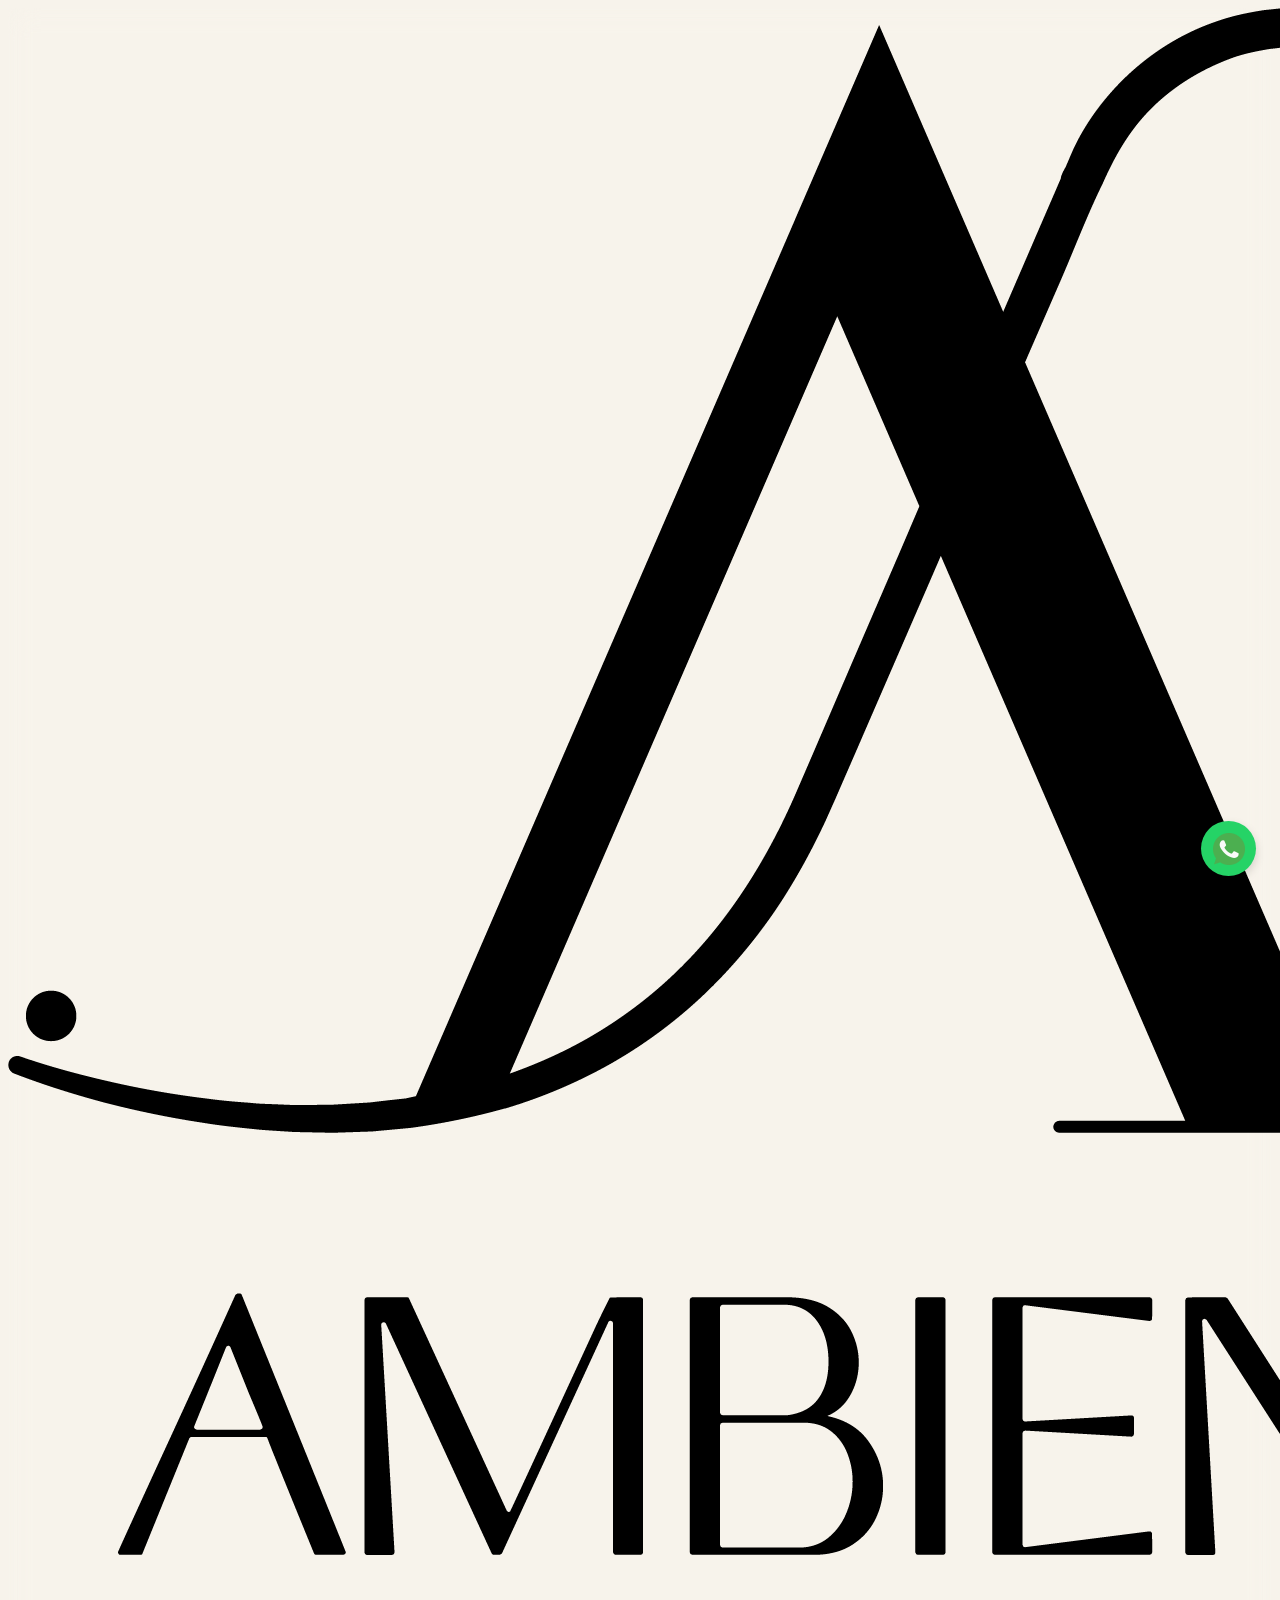
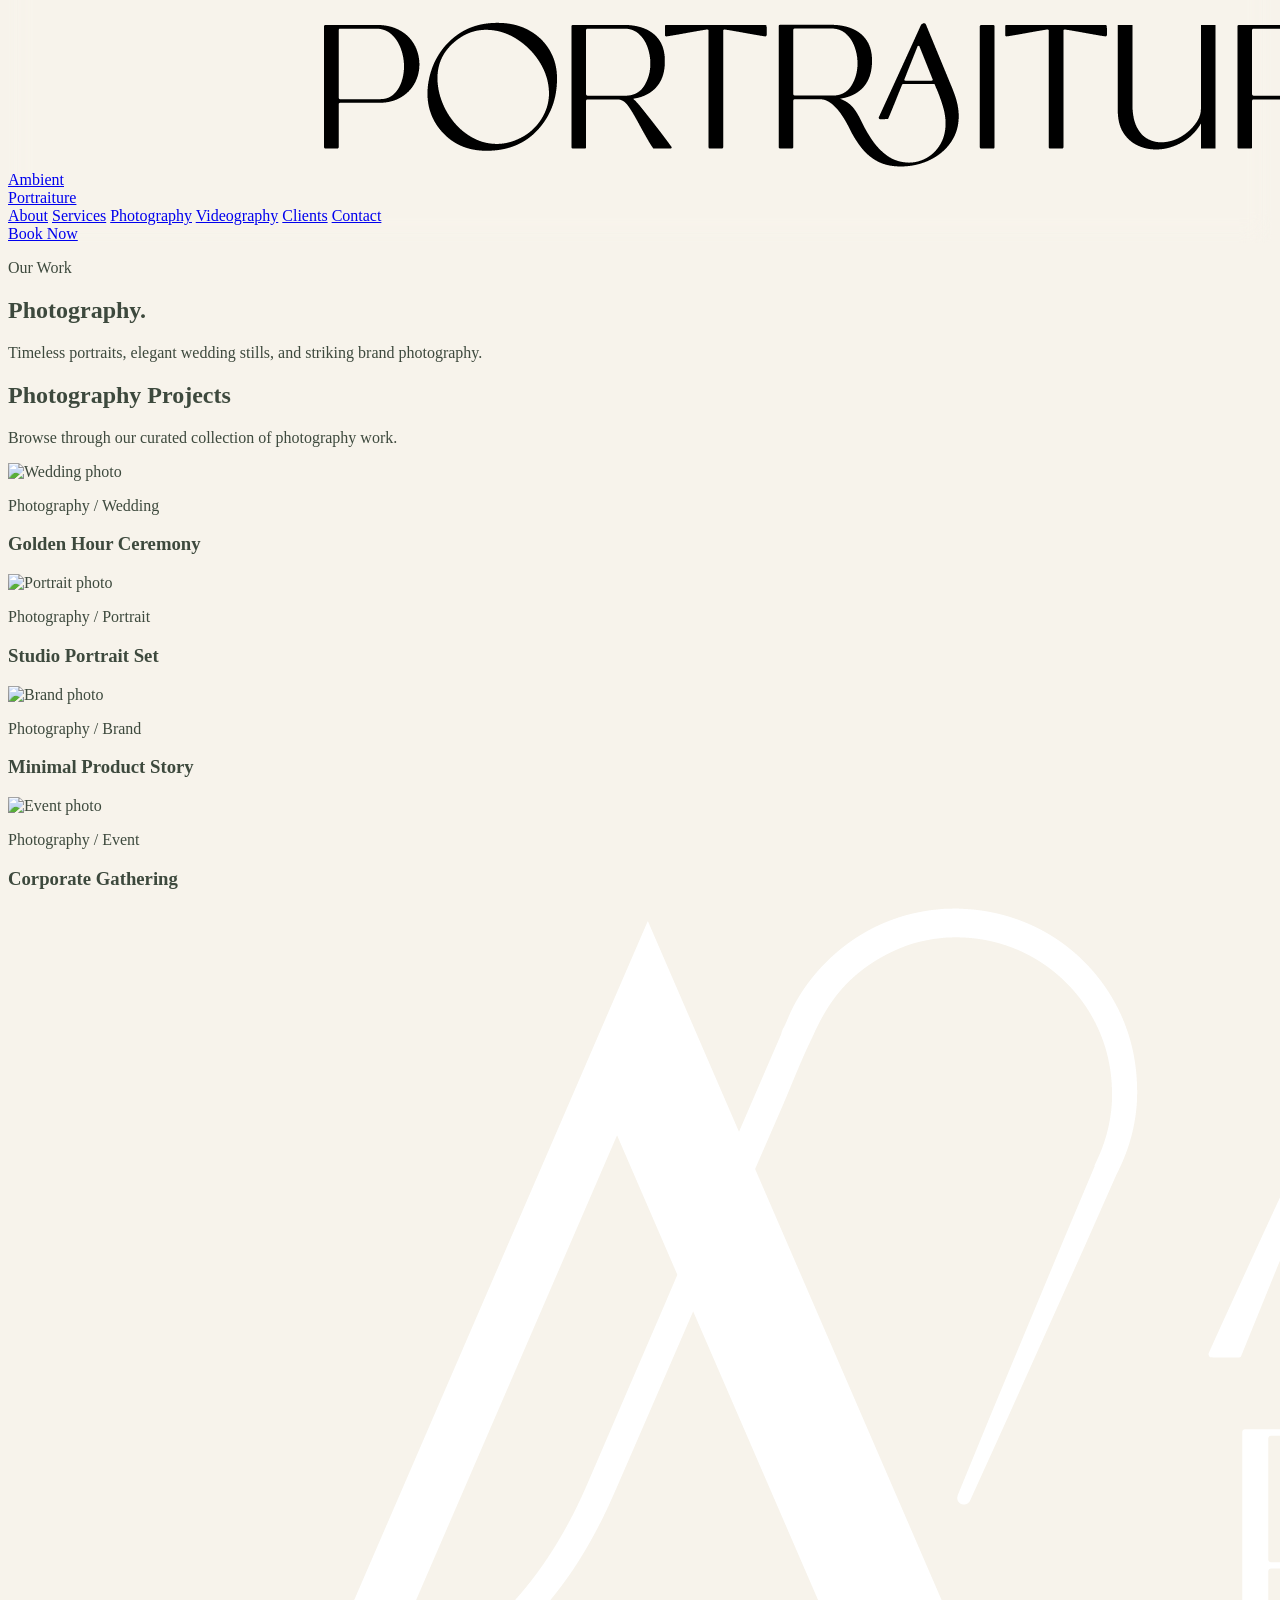
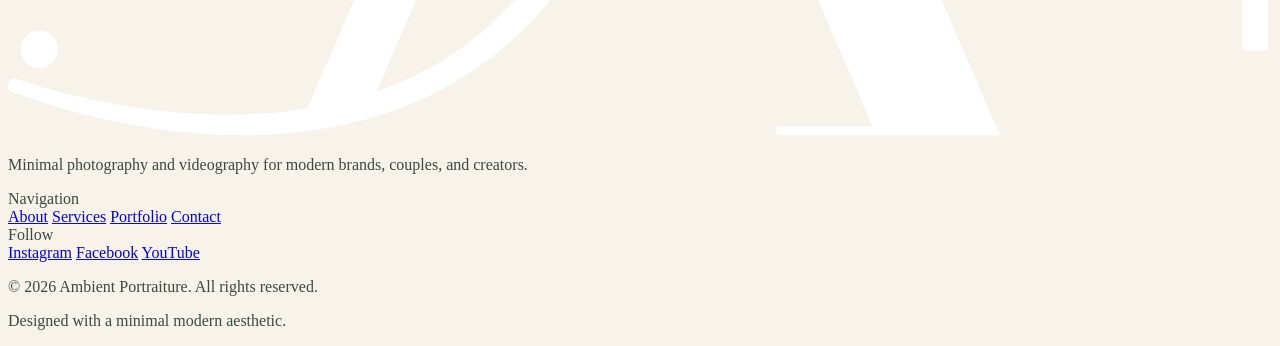
==== photography.html @ fc7b5d29 "Split Single Page Portfolio & Add Enhancements" ====
<!DOCTYPE html>
<html lang="en" class="scroll-smooth">
<head>
  <meta charset="UTF-8" />
  <meta name="viewport" content="width=device-width, initial-scale=1.0" />
  <title>Photography | Ambient Portraiture</title>

  <link rel="preconnect" href="https://fonts.googleapis.com">
  <link rel="preconnect" href="https://fonts.gstatic.com" crossorigin>
  <link href="https://fonts.googleapis.com/css2?family=Inter:wght@300;400;500;600;700&family=Cormorant+Garamond:wght@500;600;700&display=swap" rel="stylesheet">
  
  <script src="https://cdn.tailwindcss.com"></script>
  <script src="js/tailwind.config.js"></script>
  
  <link rel="stylesheet" href="css/main.css">
</head>

<body class="font-sans antialiased bg-cream">

  <!-- Sticky Navbar -->
  <header class="fixed top-0 left-0 w-full z-50 border-b border-primary/10 glass">
    <div class="max-w-7xl mx-auto px-4 sm:px-6 lg:px-10 h-16 flex items-center justify-between">

      <a href="index.html" class="flex items-center gap-2 shrink-0">
        <img src="assets/Black 2.png" alt="Logo" class="h-10 w-auto object-contain">
        <div class="leading-none bg-primary/80 px-6 py-2 rounded-full">
          <div class="text-[11px] text-white font-semibold tracking-[0.35em] uppercase">Ambient</div>
          <div class="text-[9px] text-white tracking-[0.28em] uppercase opacity-70">Portraiture</div>
        </div>
      </a>

      <nav class="hidden lg:flex items-center gap-8 text-[12px] uppercase tracking-[0.22em] bg-primary/80 px-6 py-2 rounded-full">
        <a href="index.html#about" class="text-white hover:opacity-60 transition">About</a>
        <a href="index.html#services" class="text-white hover:opacity-60 transition">Services</a>
        <a href="photography.html" class="text-white hover:opacity-60 transition font-semibold">Photography</a>
        <a href="videography.html" class="text-white hover:opacity-60 transition">Videography</a>
        <a href="#clients" class="text-white hover:opacity-60 transition">Clients</a>
        <a href="index.html#contact" class="text-white hover:opacity-60 transition">Contact</a>
      </nav>

      <a href="index.html#contact" class="text-[11px] uppercase tracking-[0.24em] border border-primary px-4 py-2 hover:bg-primary hover:text-white transition">
        Book Now
      </a>
    </div>
  </header>

  <main class="pt-16">

    <!-- Hero Section -->
    <section class="relative min-h-[50svh] flex items-center overflow-hidden">
      <div class="absolute inset-0 bg-cover bg-center" style="background-image:url('https://images.unsplash.com/photo-1516815231560-8f41ec531527?auto=format&fit=crop&w=1600&q=80');"></div>
      <div class="absolute inset-0 hero-overlay"></div>
      <div class="relative z-10 max-w-7xl mx-auto px-4 sm:px-6 lg:px-10 w-full pt-16">
        <div class="max-w-3xl text-white fade">
          <p class="text-[11px] uppercase tracking-[0.5em] mb-5 opacity-80">Our Work</p>
          <h1 class="font-display text-5xl sm:text-6xl lg:text-7xl leading-[0.95] mb-6">
            Photography.
          </h1>
          <p class="max-w-xl text-white/80 text-base sm:text-lg leading-8">
            Timeless portraits, elegant wedding stills, and striking brand photography.
          </p>
        </div>
      </div>
    </section>

    <!-- Portfolio Projects -->
    <section class="py-24 sm:py-28 bg-cream">
      <div class="max-w-7xl mx-auto px-4 sm:px-6 lg:px-10">
        <div class="mb-10">
          <h2 class="font-display text-4xl sm:text-5xl mb-5">Photography Projects</h2>
          <p class="max-w-2xl opacity-75 leading-7">
            Browse through our curated collection of photography work.
          </p>
        </div>

        <div class="grid sm:grid-cols-2 lg:grid-cols-3 gap-6">
          <article class="group rounded-3xl overflow-hidden shadow-soft border border-primary/5">
            <img src="https://images.unsplash.com/photo-1519741497674-611481863552?auto=format&fit=crop&w=900&q=80" class="h-80 w-full object-cover group-hover:scale-[1.03] transition duration-500" alt="Wedding photo">
            <div class="p-5 bg-white">
              <p class="text-[11px] uppercase tracking-[0.25em] opacity-60">Photography / Wedding</p>
              <h3 class="font-display text-2xl mt-2">Golden Hour Ceremony</h3>
            </div>
          </article>

          <article class="group rounded-3xl overflow-hidden shadow-soft border border-primary/5">
            <img src="https://images.unsplash.com/photo-1524504388940-b1c1722653e1?auto=format&fit=crop&w=900&q=80" class="h-80 w-full object-cover group-hover:scale-[1.03] transition duration-500" alt="Portrait photo">
            <div class="p-5 bg-white">
              <p class="text-[11px] uppercase tracking-[0.25em] opacity-60">Photography / Portrait</p>
              <h3 class="font-display text-2xl mt-2">Studio Portrait Set</h3>
            </div>
          </article>

          <article class="group rounded-3xl overflow-hidden shadow-soft border border-primary/5">
            <img src="https://images.unsplash.com/photo-1529139574466-a303027c1d8b?auto=format&fit=crop&w=900&q=80" class="h-80 w-full object-cover group-hover:scale-[1.03] transition duration-500" alt="Brand photo">
            <div class="p-5 bg-white">
              <p class="text-[11px] uppercase tracking-[0.25em] opacity-60">Photography / Brand</p>
              <h3 class="font-display text-2xl mt-2">Minimal Product Story</h3>
            </div>
          </article>

          <article class="group rounded-3xl overflow-hidden shadow-soft border border-primary/5">
            <img src="https://images.unsplash.com/photo-1469371670807-013ccf25f16b?auto=format&fit=crop&w=900&q=80" class="h-80 w-full object-cover group-hover:scale-[1.03] transition duration-500" alt="Event photo">
            <div class="p-5 bg-white">
              <p class="text-[11px] uppercase tracking-[0.25em] opacity-60">Photography / Event</p>
              <h3 class="font-display text-2xl mt-2">Corporate Gathering</h3>
            </div>
          </article>
        </div>
      </div>
    </section>

    <!-- Footer -->
    <footer class="bg-primary text-cream py-14">
      <div class="max-w-7xl mx-auto px-4 sm:px-6 lg:px-10">
        <div class="grid md:grid-cols-3 gap-10">
          <div>
            <img src="assets/footer-logo.png" alt="Ambient Portraiture" class="h-12 w-auto mb-4 object-contain">
            <p class="opacity-75 leading-7 max-w-sm">
              Minimal photography and videography for modern brands, couples, and creators.
            </p>
          </div>

          <div>
            <div class="text-[11px] uppercase tracking-[0.35em] mb-4 opacity-70">Navigation</div>
            <div class="grid grid-cols-2 gap-3 text-sm">
              <a href="index.html#about" class="hover:opacity-70">About</a>
              <a href="index.html#services" class="hover:opacity-70">Services</a>
              <a href="index.html#portfolio" class="hover:opacity-70">Portfolio</a>
              <a href="index.html#contact" class="hover:opacity-70">Contact</a>
            </div>
          </div>

          <div>
            <div class="text-[11px] uppercase tracking-[0.35em] mb-4 opacity-70">Follow</div>
            <div class="flex gap-4 text-sm">
              <a href="#" class="hover:opacity-70">Instagram</a>
              <a href="#" class="hover:opacity-70">Facebook</a>
              <a href="#" class="hover:opacity-70">YouTube</a>
            </div>
          </div>
        </div>

        <div class="border-t border-white/10 mt-10 pt-6 flex flex-col md:flex-row gap-4 md:items-center md:justify-between text-[11px] uppercase tracking-[0.22em] opacity-60">
          <p>© 2026 Ambient Portraiture. All rights reserved.</p>
          <p>Designed with a minimal modern aesthetic.</p>
        </div>
      </div>
    </footer>
  </main>

  <!-- Floating WhatsApp Icon -->
  <a href="https://wa.me/94771234567" target="_blank" class="floating-whatsapp" aria-label="Chat on WhatsApp">
    <img src="assets/whatsapp.png" alt="WhatsApp">
  </a>

  <script src="js/main.js"></script>
</body>
</html>
---- css/main.css ----
@font-face {
  font-family: 'Fritz';
  src: url('../Font/Fritz-aYB1E.ttf') format('truetype');
  font-weight: normal;
  font-style: normal;
}

body {
  background: #F7F3EB;
  color: #3D493D;
}

.glass {
  backdrop-filter: blur(14px);
  background: rgba(14, 54, 19, 0);
}

.hero-overlay {
  background: linear-gradient(90deg, rgba(26, 67, 26, 0.68), rgba(61,73,61,.18));
}

.fade {
  animation: fadeUp .9s ease both;
}

@keyframes fadeUp {
  from { opacity: 0; transform: translateY(16px); }
  to { opacity: 1; transform: translateY(0); }
}

.marquee {
  animation: marquee 28s linear infinite;
}

.marquee:hover {
  animation-play-state: paused;
}

@keyframes marquee {
  from { transform: translateX(0); }
  to { transform: translateX(-50%); }
}

.logo-float {
  animation: floaty 5s ease-in-out infinite;
  /* Green shining effect using #3D493D (rgb: 61, 73, 61) */
  box-shadow: 0 0 15px rgba(61, 73, 61, 0.6);
  transition: box-shadow 0.3s ease;
}

.logo-float:hover {
  box-shadow: 0 0 25px rgba(61, 73, 61, 0.8);
}

@keyframes floaty {
  0%, 100% { transform: translateY(0px); opacity: .85; }
  50% { transform: translateY(-8px); opacity: 1; }
}

/* Floating WhatsApp Icon */
.floating-whatsapp {
  position: fixed;
  bottom: 24px;
  right: 24px;
  width: 55px;
  height: 55px;
  z-index: 100;
  border-radius: 50%;
  box-shadow: 0 4px 10px rgba(0, 0, 0, 0.15);
  transition: transform 0.3s ease, box-shadow 0.3s ease;
  background-color: #25D366; /* WhatsApp brand color behind the transparent icon */
  display: flex;
  align-items: center;
  justify-content: center;
}

.floating-whatsapp img {
  width: 32px;
  height: 32px;
  object-fit: contain;
}

.floating-whatsapp:hover {
  transform: scale(1.08) translateY(-4px);
  box-shadow: 0 6px 14px rgba(0, 0, 0, 0.25);
}
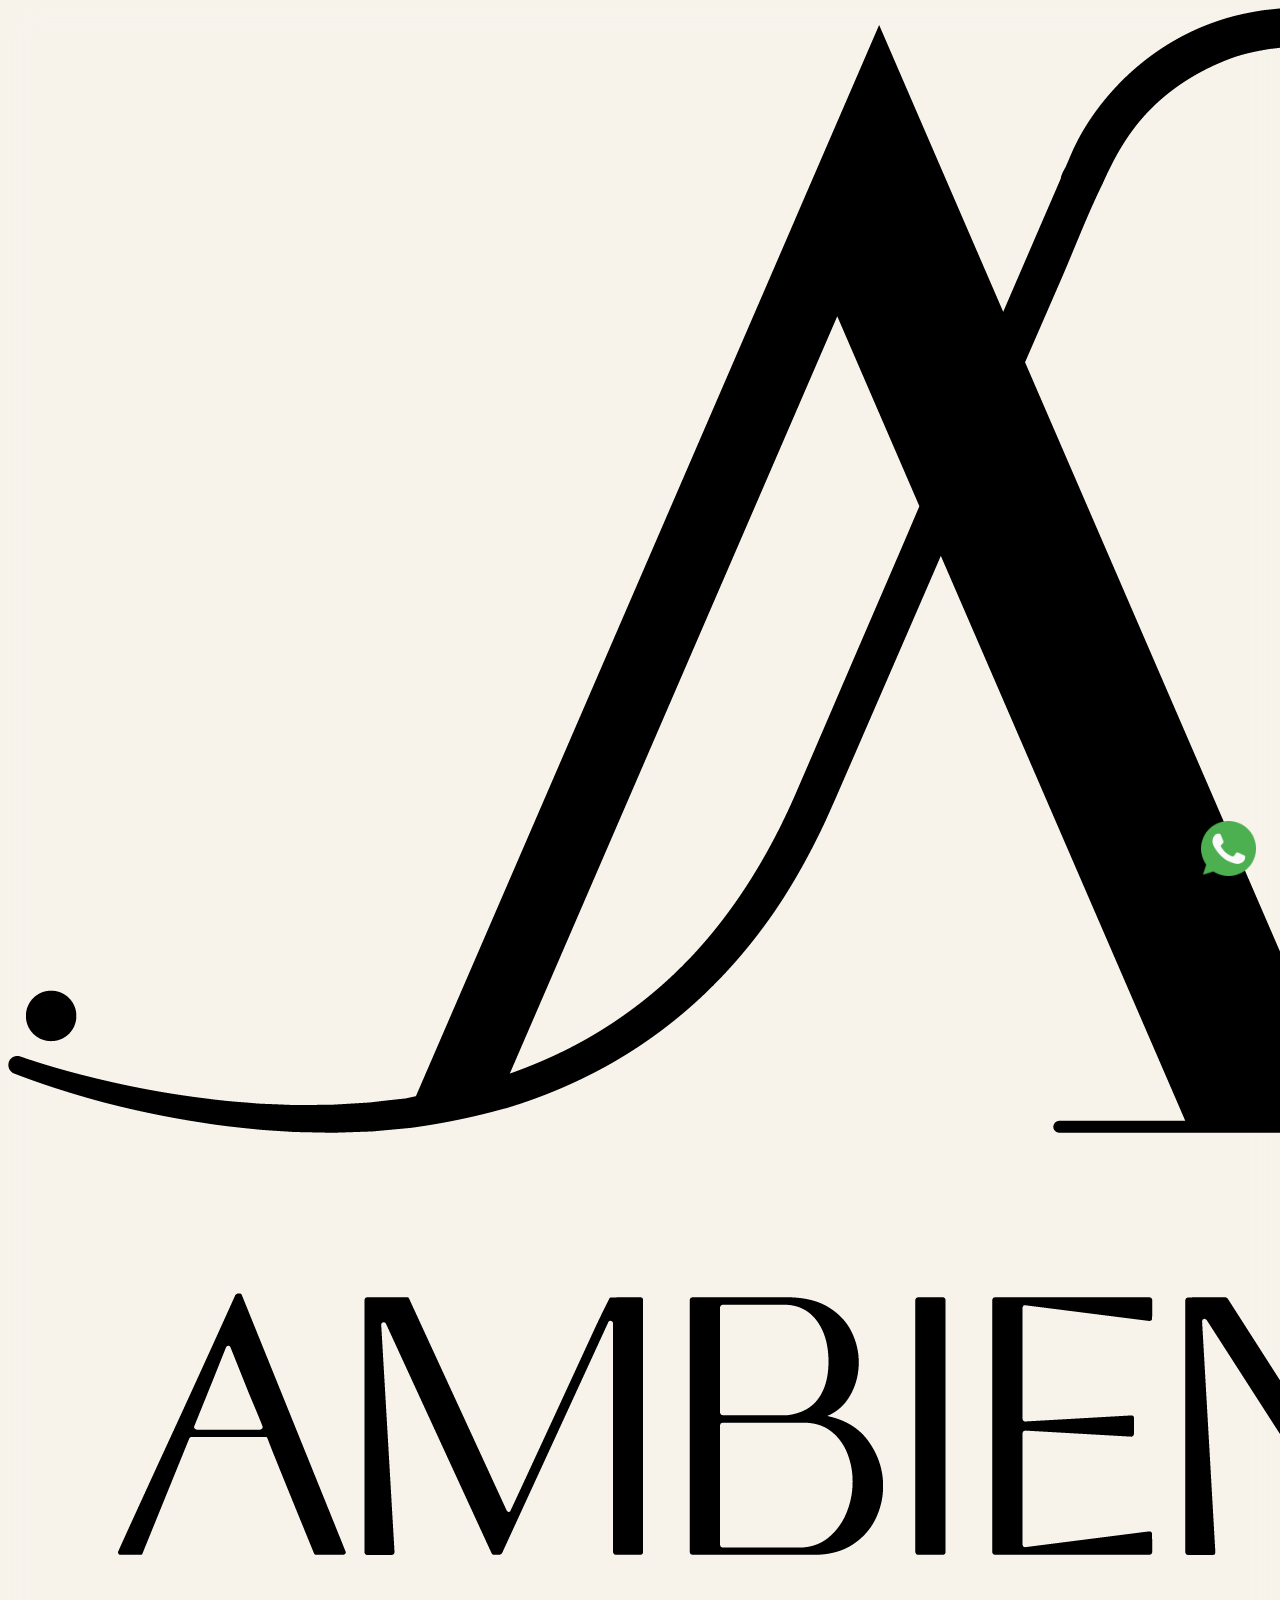
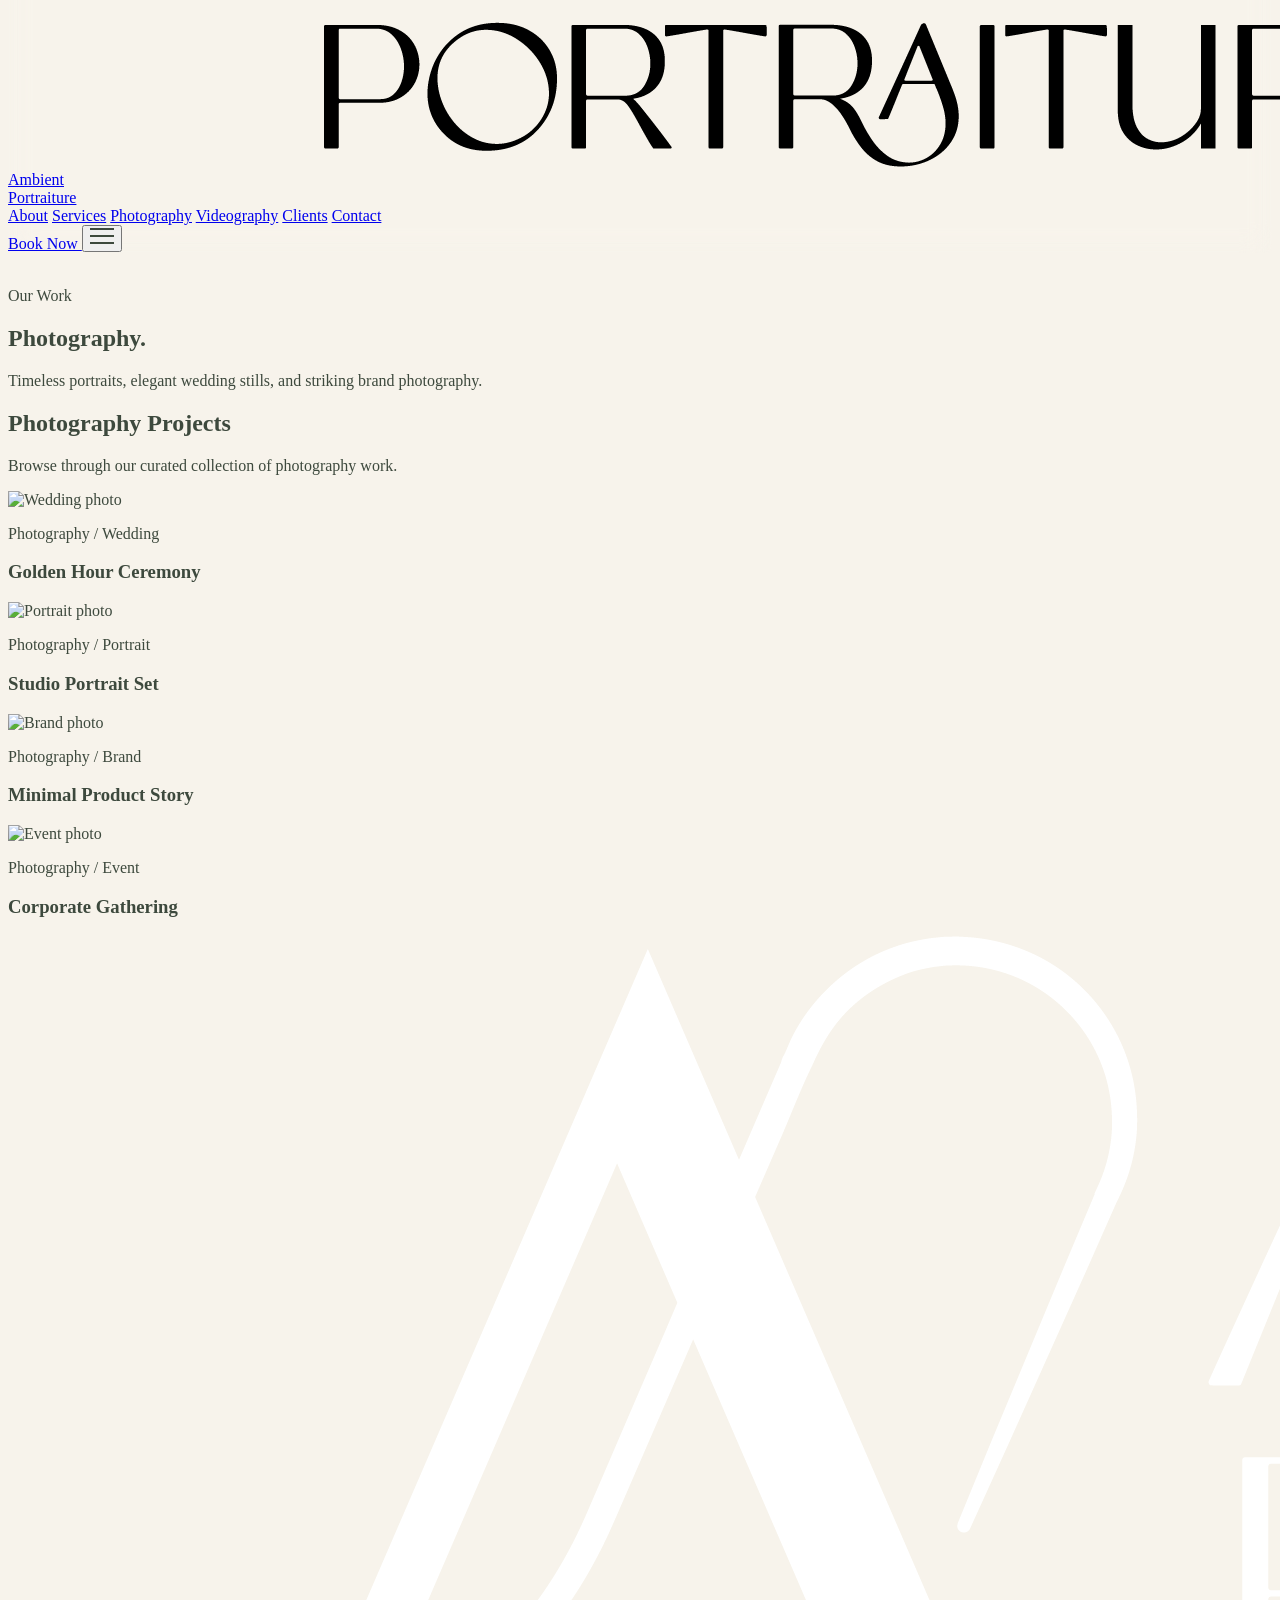
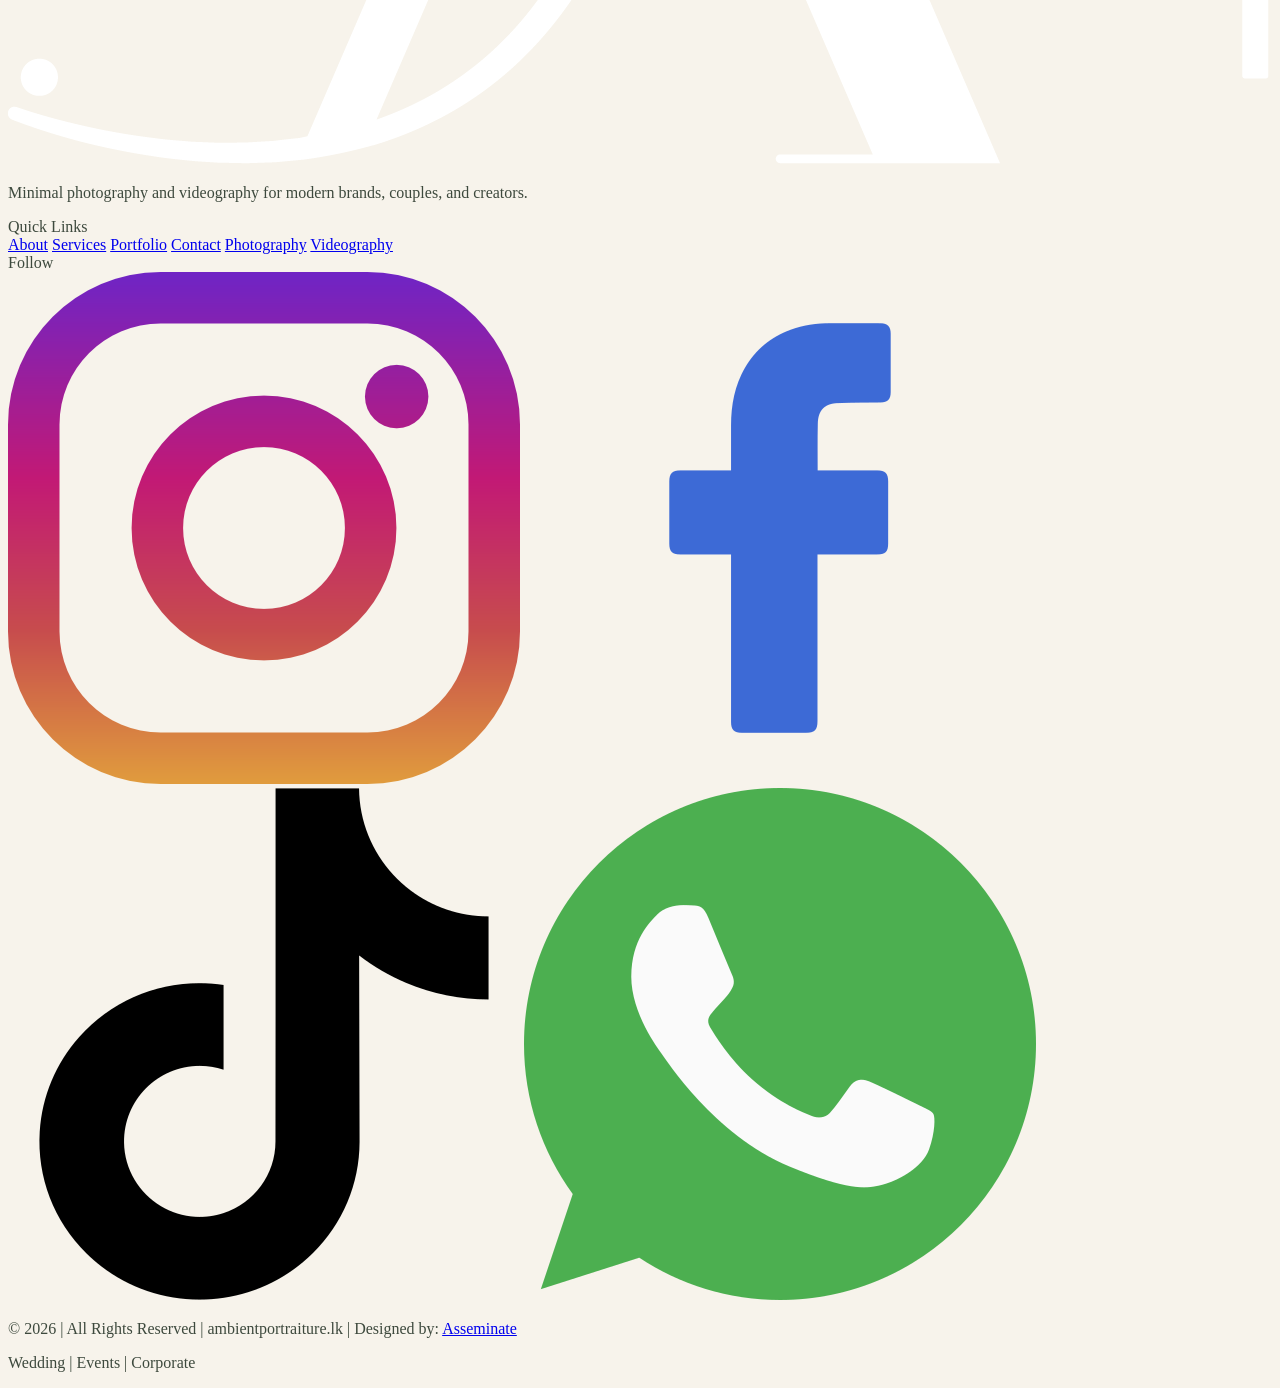
==== commit f664773e: "completed the major adjustments" ====
--- a/photography.html
+++ b/photography.html
@@ -13,6 +13,7 @@
   <script src="js/tailwind.config.js"></script>
   
   <link rel="stylesheet" href="css/main.css">
+  <link rel="icon" type="image/png" href="assets/fav-icon.png">
 </head>
 
 <body class="font-sans antialiased bg-cream">
@@ -34,15 +35,33 @@
         <a href="index.html#services" class="text-white hover:opacity-60 transition">Services</a>
         <a href="photography.html" class="text-white hover:opacity-60 transition font-semibold">Photography</a>
         <a href="videography.html" class="text-white hover:opacity-60 transition">Videography</a>
-        <a href="#clients" class="text-white hover:opacity-60 transition">Clients</a>
+        <a href="index.html#clients" class="text-white hover:opacity-60 transition">Clients</a>
         <a href="index.html#contact" class="text-white hover:opacity-60 transition">Contact</a>
       </nav>
 
-      <a href="index.html#contact" class="text-[11px] uppercase tracking-[0.24em] border border-primary px-4 py-2 hover:bg-primary hover:text-white transition">
-        Book Now
-      </a>
+      <div class="flex items-center gap-4">
+        <a href="index.html#contact" class="hidden sm:block text-[11px] uppercase tracking-[0.24em] border border-primary px-4 py-2 hover:bg-primary hover:text-white transition">
+          Book Now
+        </a>
+        
+        <button id="hamburger-btn" class="lg:hidden hamburger flex flex-col justify-center items-center z-50">
+          <span></span>
+          <span></span>
+          <span></span>
+        </button>
+      </div>
     </div>
   </header>
+
+  <!-- Mobile Menu -->
+  <div id="mobile-menu" class="fixed inset-0 z-40 flex flex-col items-center justify-center gap-8 text-2xl uppercase tracking-[0.2em] lg:hidden">
+    <a href="index.html#about" class="mobile-link hover:opacity-60 transition">About</a>
+    <a href="index.html#services" class="mobile-link hover:opacity-60 transition">Services</a>
+    <a href="photography.html" class="mobile-link hover:opacity-60 transition font-semibold">Photography</a>
+    <a href="videography.html" class="mobile-link hover:opacity-60 transition">Videography</a>
+    <a href="index.html#clients" class="mobile-link hover:opacity-60 transition">Clients</a>
+    <a href="index.html#contact" class="mobile-link hover:opacity-60 transition">Contact</a>
+  </div>
 
   <main class="pt-16">
 
@@ -121,35 +140,38 @@
           </div>
 
           <div>
-            <div class="text-[11px] uppercase tracking-[0.35em] mb-4 opacity-70">Navigation</div>
+            <div class="text-[11px] uppercase tracking-[0.35em] mb-4 opacity-70">Quick Links</div>
             <div class="grid grid-cols-2 gap-3 text-sm">
               <a href="index.html#about" class="hover:opacity-70">About</a>
               <a href="index.html#services" class="hover:opacity-70">Services</a>
               <a href="index.html#portfolio" class="hover:opacity-70">Portfolio</a>
               <a href="index.html#contact" class="hover:opacity-70">Contact</a>
+              <a href="photography.html" class="hover:opacity-70">Photography</a>
+              <a href="videography.html" class="hover:opacity-70">Videography</a>
             </div>
           </div>
 
           <div>
             <div class="text-[11px] uppercase tracking-[0.35em] mb-4 opacity-70">Follow</div>
-            <div class="flex gap-4 text-sm">
-              <a href="#" class="hover:opacity-70">Instagram</a>
-              <a href="#" class="hover:opacity-70">Facebook</a>
-              <a href="#" class="hover:opacity-70">YouTube</a>
+            <div class="flex gap-5">
+              <a href="#" class="hover:opacity-70 transition w-5 h-5"><img src="assets/instagram.png" alt="Instagram" class="w-full h-full object-contain opacity-80"></a>
+              <a href="#" class="hover:opacity-70 transition w-5 h-5"><img src="assets/facebook.png" alt="Facebook" class="w-full h-full object-contain opacity-80"></a>
+              <a href="#" class="hover:opacity-70 transition w-5 h-5"><img src="assets/tiktok.png" alt="TikTok" class="w-full h-full object-contain opacity-80"></a>
+              <a href="#" class="hover:opacity-70 transition w-5 h-5"><img src="assets/whatsapp.png" alt="WhatsApp" class="w-full h-full object-contain opacity-80"></a>
             </div>
           </div>
         </div>
 
         <div class="border-t border-white/10 mt-10 pt-6 flex flex-col md:flex-row gap-4 md:items-center md:justify-between text-[11px] uppercase tracking-[0.22em] opacity-60">
-          <p>© 2026 Ambient Portraiture. All rights reserved.</p>
-          <p>Designed with a minimal modern aesthetic.</p>
+          <p>© 2026 | All Rights Reserved | ambientportraiture.lk | Designed by: <a href="http://www.asseminate.com" target="_blank" class="hover:text-white transition">Asseminate</a></p>
+          <p>Wedding | Events | Corporate </p>
         </div>
       </div>
     </footer>
   </main>
 
   <!-- Floating WhatsApp Icon -->
-  <a href="https://wa.me/94771234567" target="_blank" class="floating-whatsapp" aria-label="Chat on WhatsApp">
+  <a href="https://wa.me/94718456999" target="_blank" class="floating-whatsapp" aria-label="Chat on WhatsApp">
     <img src="assets/whatsapp.png" alt="WhatsApp">
   </a>
 
--- a/css/main.css
+++ b/css/main.css
@@ -42,14 +42,19 @@
 }
 
 .logo-float {
-  animation: floaty 5s ease-in-out infinite;
-  /* Green shining effect using #3D493D (rgb: 61, 73, 61) */
-  box-shadow: 0 0 15px rgba(61, 73, 61, 0.6);
-  transition: box-shadow 0.3s ease;
+  animation: floaty 5s ease-in-out infinite, pulseGreen 3s ease-in-out infinite;
+  border: 1px solid rgba(61, 73, 61, 0.2);
+  transition: all 0.3s ease;
+}
+
+@keyframes pulseGreen {
+  0%, 100% { box-shadow: 0 10px 25px -5px rgba(61, 73, 61, 0.4); }
+  50% { box-shadow: 0 15px 35px 2px rgba(61, 73, 61, 0.6); }
 }
 
 .logo-float:hover {
-  box-shadow: 0 0 25px rgba(61, 73, 61, 0.8);
+  border-color: rgba(61, 73, 61, 0.5);
+  transform: scale(1.05) translateY(-5px);
 }
 
 @keyframes floaty {
@@ -65,22 +70,80 @@
   width: 55px;
   height: 55px;
   z-index: 100;
-  border-radius: 50%;
-  box-shadow: 0 4px 10px rgba(0, 0, 0, 0.15);
-  transition: transform 0.3s ease, box-shadow 0.3s ease;
-  background-color: #25D366; /* WhatsApp brand color behind the transparent icon */
+  transition: transform 0.3s ease;
   display: flex;
   align-items: center;
   justify-content: center;
+  animation: pulseWhite 2s infinite;
+  border-radius: 50%;
+}
+
+@keyframes pulseWhite {
+  0% { box-shadow: 0 0 0 0 rgba(255, 255, 255, 0.7); }
+  70% { box-shadow: 0 0 0 15px rgba(255, 255, 255, 0); }
+  100% { box-shadow: 0 0 0 0 rgba(255, 255, 255, 0); }
 }
 
 .floating-whatsapp img {
-  width: 32px;
-  height: 32px;
+  width: 100%;
+  height: 100%;
   object-fit: contain;
 }
 
 .floating-whatsapp:hover {
-  transform: scale(1.08) translateY(-4px);
-  box-shadow: 0 6px 14px rgba(0, 0, 0, 0.25);
+  transform: scale(1.15) rotate(5deg);
 }
+
+/* Mobile Menu - Fabulous Edition */
+#mobile-menu {
+  transition: clip-path 0.6s cubic-bezier(0.77, 0, 0.175, 1);
+  clip-path: circle(0% at 90% 5%);
+  background: linear-gradient(135deg, #F7F3EB 0%, #E8DFCD 100%);
+}
+
+#mobile-menu.active {
+  clip-path: circle(150% at 90% 5%);
+}
+
+.mobile-link {
+  opacity: 0;
+  transform: translateY(20px);
+  transition: all 0.4s ease;
+}
+
+#mobile-menu.active .mobile-link {
+  opacity: 1;
+  transform: translateY(0);
+}
+
+#mobile-menu.active .mobile-link:nth-child(1) { transition-delay: 0.1s; }
+#mobile-menu.active .mobile-link:nth-child(2) { transition-delay: 0.2s; }
+#mobile-menu.active .mobile-link:nth-child(3) { transition-delay: 0.3s; }
+#mobile-menu.active .mobile-link:nth-child(4) { transition-delay: 0.4s; }
+#mobile-menu.active .mobile-link:nth-child(5) { transition-delay: 0.5s; }
+#mobile-menu.active .mobile-link:nth-child(6) { transition-delay: 0.6s; }
+
+.hamburger span {
+  display: block;
+  width: 24px;
+  height: 2px;
+  background: #3D493D;
+  margin-bottom: 5px;
+  transition: 0.3s;
+}
+
+.hamburger.active span {
+  background: #3D493D;
+}
+
+.hamburger.active span:nth-child(1) {
+  transform: translateY(7px) rotate(45deg);
+}
+
+.hamburger.active span:nth-child(2) {
+  opacity: 0;
+}
+
+.hamburger.active span:nth-child(3) {
+  transform: translateY(-7px) rotate(-45deg);
+}
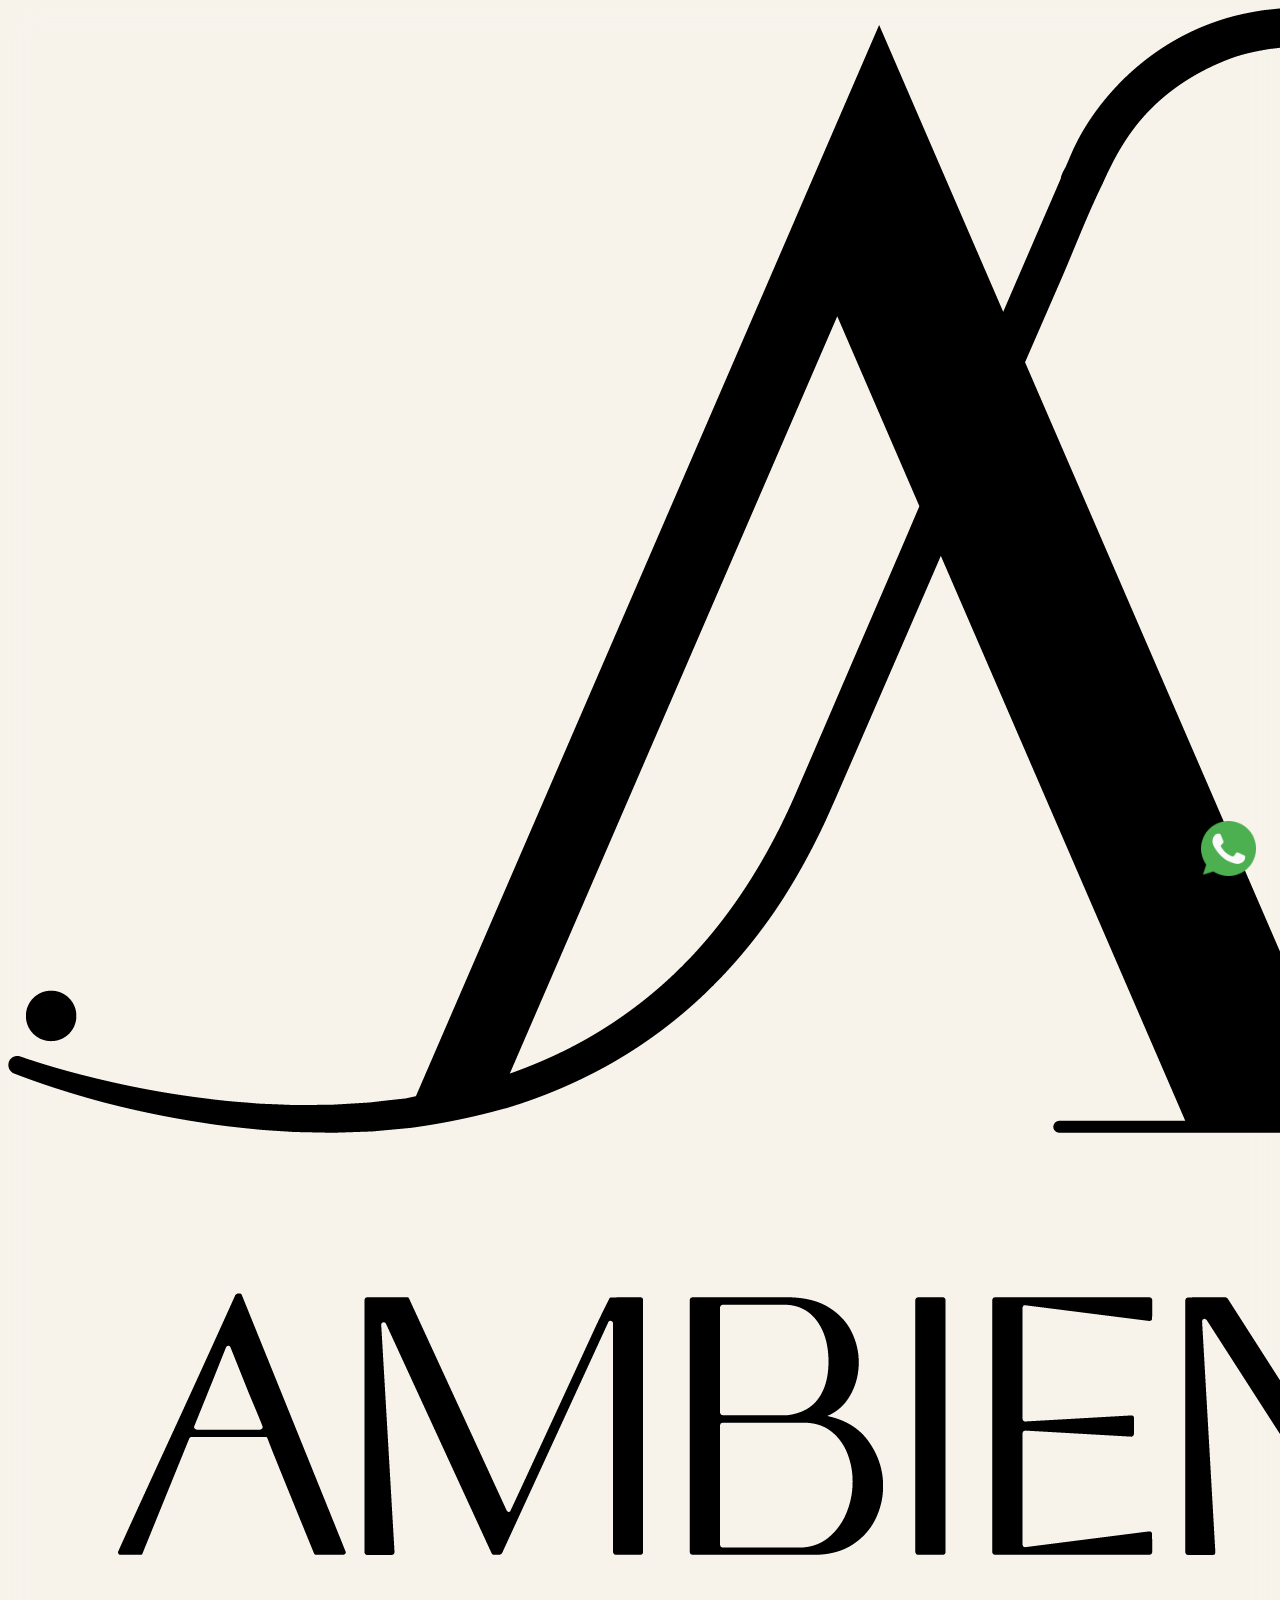
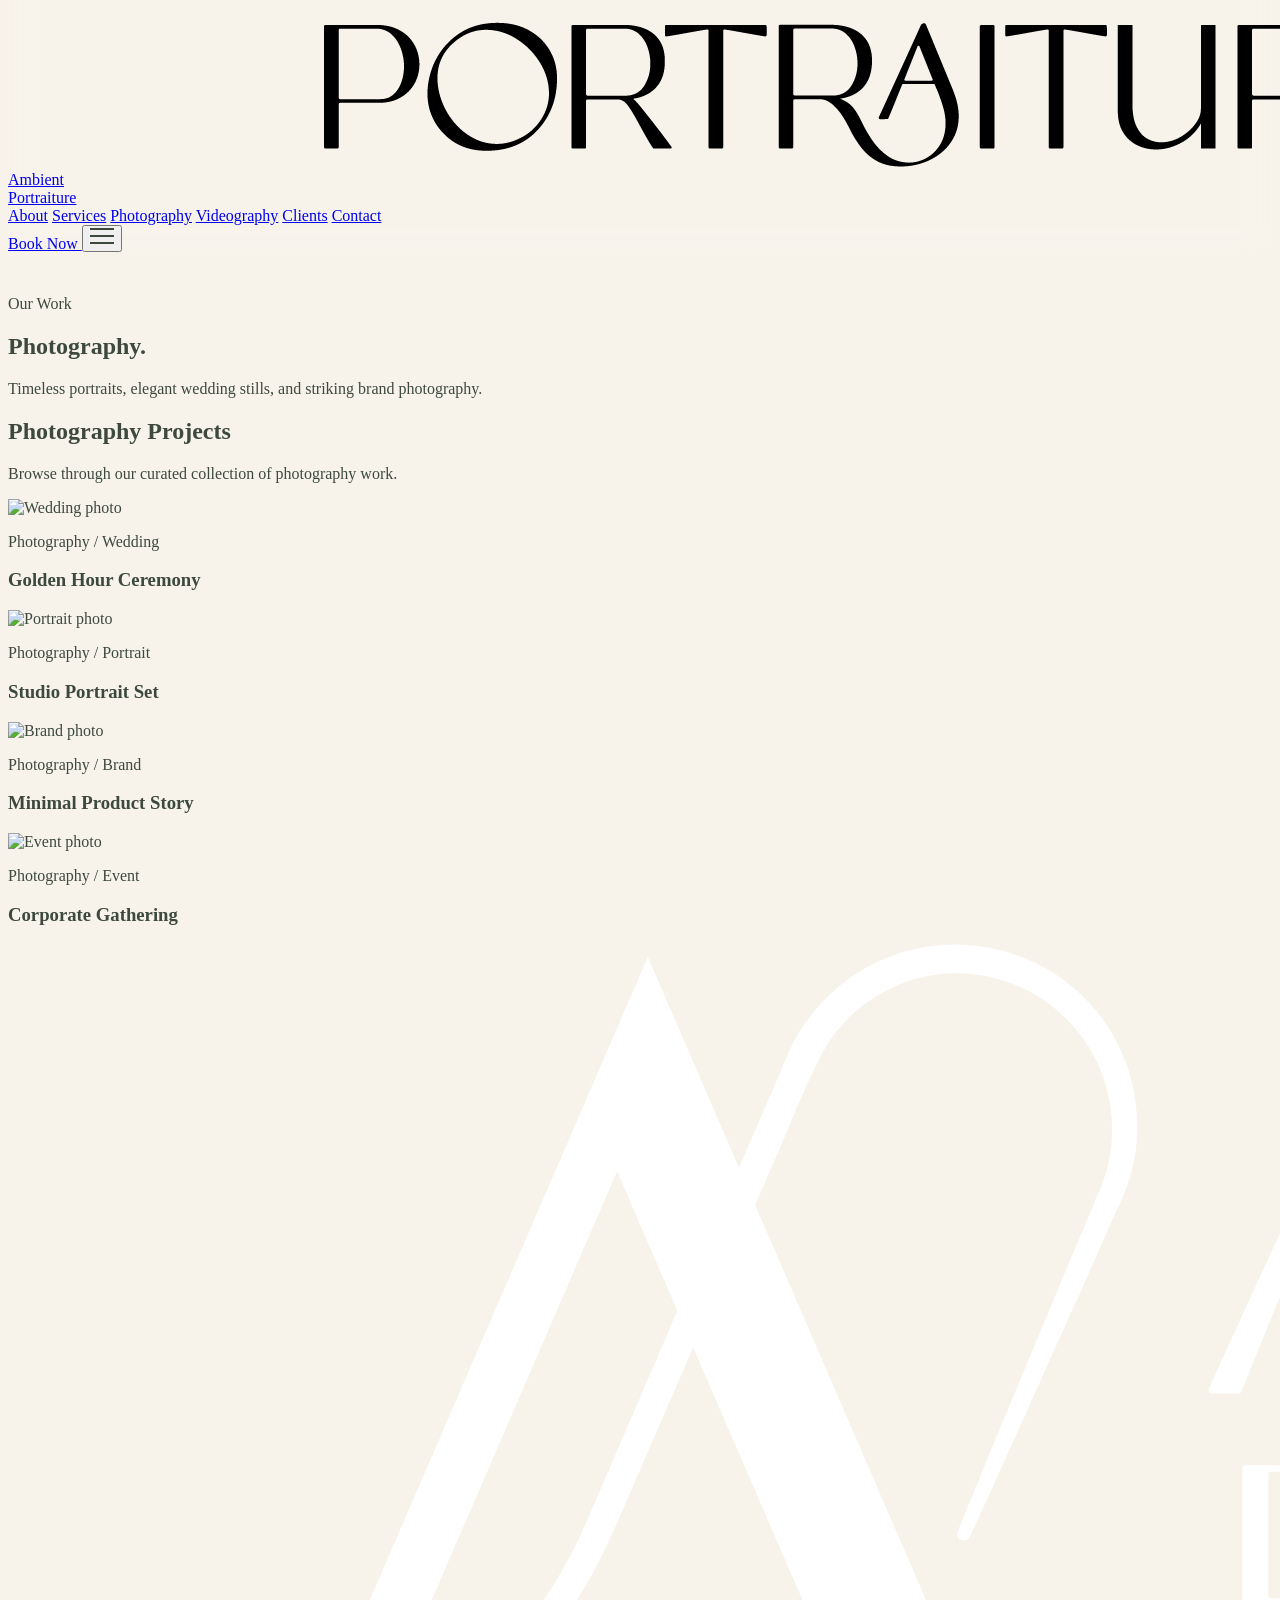
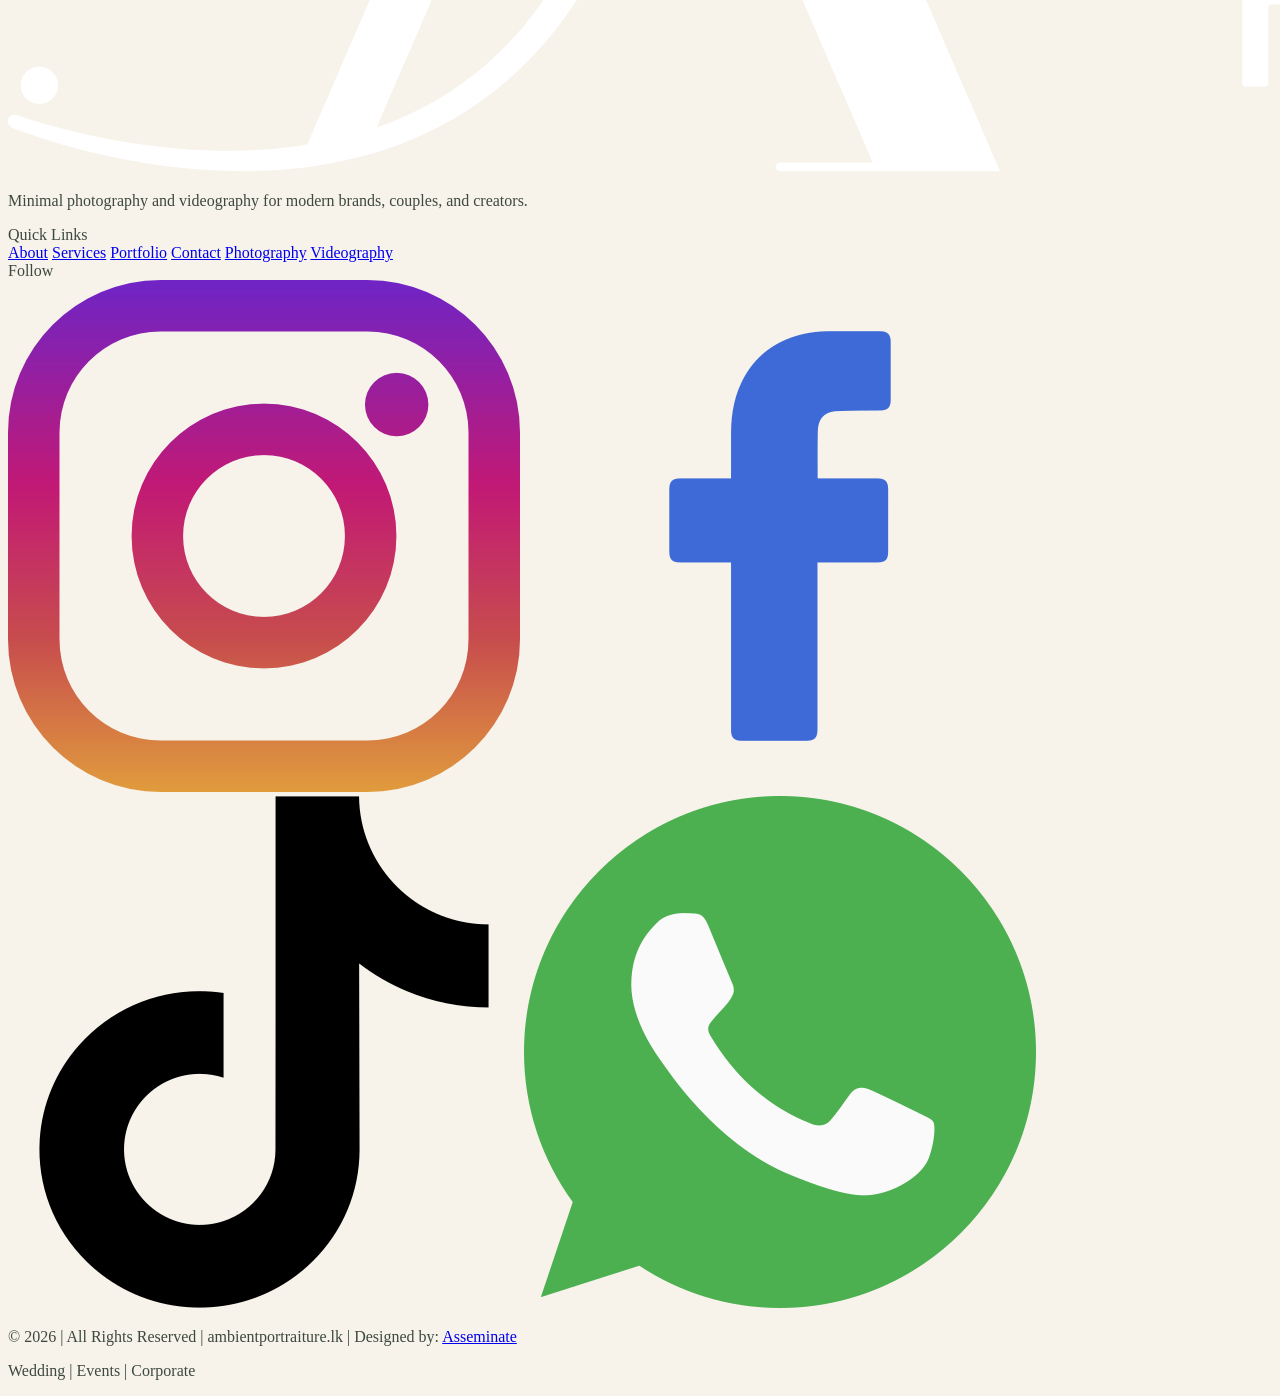
==== commit fa5ec234: "completed the hamburger menu" ====
--- a/photography.html
+++ b/photography.html
@@ -54,13 +54,13 @@
   </header>
 
   <!-- Mobile Menu -->
-  <div id="mobile-menu" class="fixed inset-0 z-40 flex flex-col items-center justify-center gap-8 text-2xl uppercase tracking-[0.2em] lg:hidden">
-    <a href="index.html#about" class="mobile-link hover:opacity-60 transition">About</a>
-    <a href="index.html#services" class="mobile-link hover:opacity-60 transition">Services</a>
-    <a href="photography.html" class="mobile-link hover:opacity-60 transition font-semibold">Photography</a>
-    <a href="videography.html" class="mobile-link hover:opacity-60 transition">Videography</a>
-    <a href="index.html#clients" class="mobile-link hover:opacity-60 transition">Clients</a>
-    <a href="index.html#contact" class="mobile-link hover:opacity-60 transition">Contact</a>
+  <div id="mobile-menu" class="fixed inset-0 z-40 flex flex-col justify-center items-center bg-black/95 backdrop-blur-md lg:hidden px-8">
+    <a href="index.html#about" class="mobile-link">About</a>
+    <a href="index.html#services" class="mobile-link">Services</a>
+    <a href="photography.html" class="mobile-link font-semibold">Photography</a>
+    <a href="videography.html" class="mobile-link">Videography</a>
+    <a href="index.html#clients" class="mobile-link">Clients</a>
+    <a href="index.html#contact" class="mobile-link">Contact</a>
   </div>
 
   <main class="pt-16">
--- a/css/main.css
+++ b/css/main.css
@@ -94,11 +94,46 @@
   transform: scale(1.15) rotate(5deg);
 }
 
-/* Mobile Menu - Fabulous Edition */
+/* Mobile Menu */
+
+.mobile-link{
+    width: 100%;
+    text-align: center;
+    padding: 18px 0;
+    font-size: 1.4rem;
+    letter-spacing: 0.18em;
+    text-transform: uppercase;
+    color: rgba(251, 252, 234, 0.829);
+    border-bottom: 1px solid rgba(255,255,255,0.15); /* dark divider line */
+    transition: all 0.3s ease;
+    position: relative;
+}
+
+/* first top line */
+.mobile-link:first-child{
+    border-top: 1px solid rgba(255,255,255,0.15);
+}
+
+/* Hover / touch effect */
+.mobile-link:hover,
+.mobile-link:active{
+    background: rgba(255,255,255,0.06);
+    transform: scale(1.05);
+    letter-spacing: 0.24em;
+    color: #112519;
+}
+
+/* smooth tap effect mobile */
+.mobile-link:active{
+    transform: scale(0.98);
+}
+
+
+
 #mobile-menu {
   transition: clip-path 0.6s cubic-bezier(0.77, 0, 0.175, 1);
   clip-path: circle(0% at 90% 5%);
-  background: linear-gradient(135deg, #F7F3EB 0%, #E8DFCD 100%);
+  background: linear-gradient(135deg, #F7F3EB 0%, #71a274 100%);
 }
 
 #mobile-menu.active {
